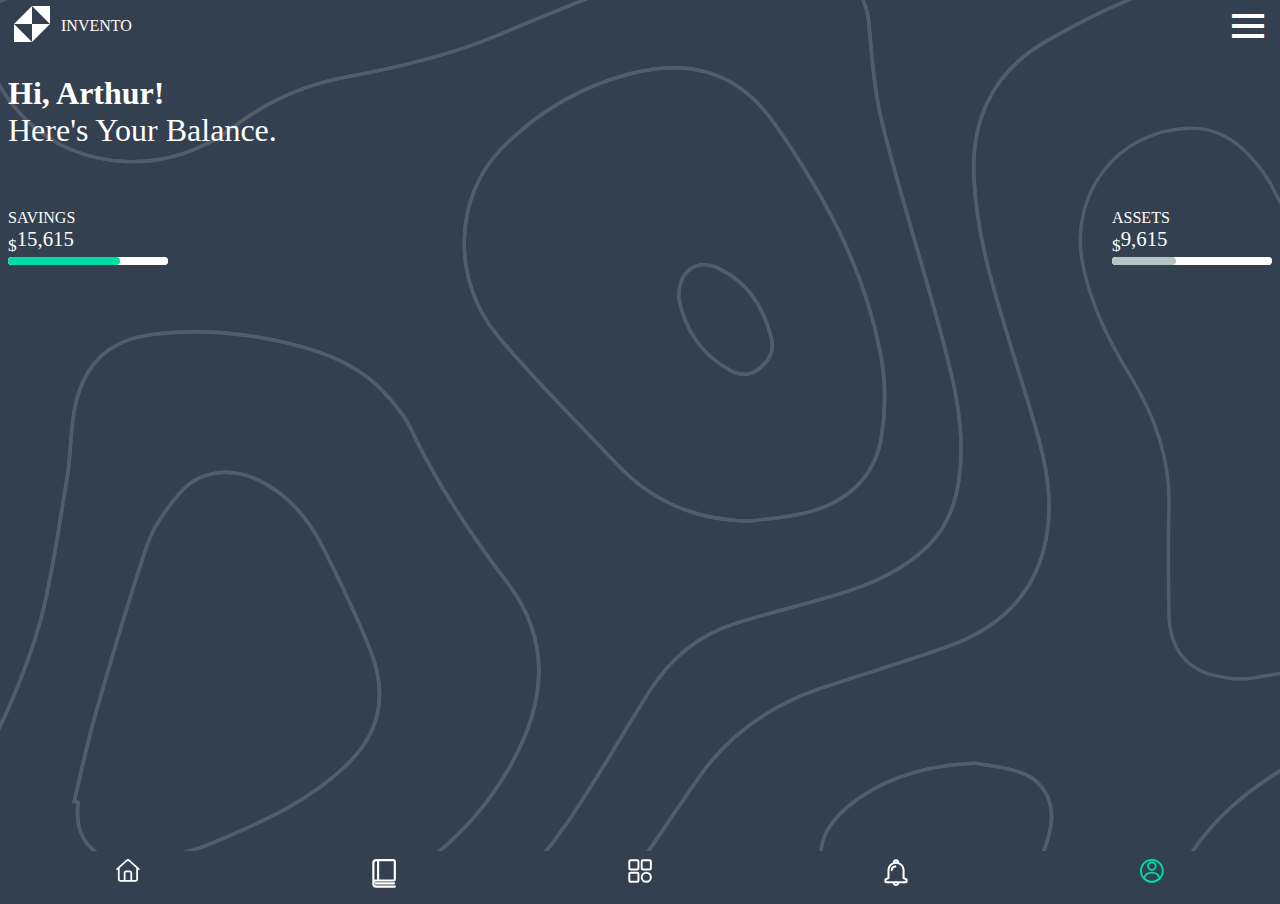
==== index.html @ e3409056 "feat: :sparkles: Teacher progress" ====
<!DOCTYPE html>
<html lang="en">
<head>
    <meta charset="UTF-8">
    <meta name="viewport" content="width=device-width, initial-scale=1.0">
    <title>Document</title>
    <link rel="stylesheet" href="css/style.css">
    <link href='https://unpkg.com/boxicons@2.1.4/css/boxicons.min.css' rel='stylesheet'>
</head>
<body>
    <div class="banner">
        <img src="storage/img/banner.svg" alt="">
    </div>
    <header class="header">
        <div class="header_logo">
            <div class="logo_icono">
                <img src="storage/img/logo.svg" alt="" srcset="">
            </div>
            <div class="logo_titulo">invento</div>
        </div>
        <div class="header_menu">
            <i class='bx bx-menu'></i>
        </div>
    </header>
    <main class="main">
        <section class="main_titulo">
            <article class="titulo_card">
                <h2>Hi, Arthur!</h2>
                <p>here's your balance.</p>
            </article>
            <article class="titulo_balance">
                <div class="balance_one">
                    <small>savings</small>
                    <label for="savings"><sub>$</sub>15,615</label>
                    <progress id="savings" max="100" value="70"></progress>
                </div>
                <div class="balance_two">
                    <small>assets</small>
                    <label for="savings"><sub>$</sub>9,615</label>
                    <progress id="savings" max="100" value="40"></progress>
                </div>
            </article>
        </section>
    </main>
    <footer class="footer">
        <ul>
            <li>
                <a href="#"><img src="storage/img/home.svg"></a>
            </li>
            <li>
                <a href="#"><img src="storage/img/book.svg"></a>
            </li>
            <li>
                <a href="#"><img src="storage/img/opt.svg"></a>
            </li>
            <li>
                <a href="#"><img src="storage/img/bell.svg"></a>
            </li>
            <li>
                <a href="#"><img src="storage/img/profile.svg"></a>
            </li>
        </ul>
    </footer>
</body>
</html>
---- css/style.css ----
@import url(variables.css);

*{
    margin: 0;
    padding: 0;
    box-sizing: border-box;
    font-family: "SF-Pro-Text-Regular";
}

body {
    background: var(--color-primary);
    position: relative;
    width: 100vw;
    height: 100vh;
}
.banner {
    position: absolute;
    width: 100%;
    height: 100%;
}
.banner img {
    width: 100%;
    height: 100%;
    object-fit: cover;
}
.header {
    width: 100%;
    padding: 0 .5em;
    /* height: 60px; */
    /* background: darkgoldenrod; */
    display: flex;
    flex-direction: row;
    justify-content: space-between;
    align-items: center;
    flex-wrap: nowrap;
}
.header_logo {
    /* background: red; */
    display: flex;
    align-items: center;
    gap: 5px;
}
.logo_icono {
    /* background: green; */
}
.logo_icono img {
    width: 3em;
}
.logo_titulo {
    /* background: orange; */
    color: var(--color-ternario);
    font-family: "SF-Pro-Text-Bold";
    text-transform: uppercase;
}
.header_menu {
    /* background: darkblue; */
    height: 100%;
}
.header_menu i{
    font-size: 3em;
    color: var(--color-ternario);
}

.main_titulo {
    /* background: red; */
}
.titulo_card {
    /* background: green; */
    display: flex;
    flex-direction: column;
    height: 120px;
    justify-content: center;
    padding: 0 0.5em;
}
.titulo_card h2,
.titulo_card p {
    font-size: 2em;
    color: var(--color-ternario);
    text-transform: capitalize;
}

.titulo_card h2 {
    font-family: "SF-Pro-Text-Heavy";
}
.titulo_card p {
    font-family: "SF-Pro-Text-Light";
    text-transform: capitalize;
}
.titulo_balance {
    /* background: fuchsia; */
    color: var(--color-ternario);
    display: flex;
    height: 130px;
    justify-content: space-between;
    align-items: center;
    padding: 0 0.5em;
}
.balance_one,
.balance_two {
    display: flex;
    flex-direction: column;
}
.balance_one small,
.balance_two small {
    font-size: 1em;
    text-transform: uppercase;
    font-family: "SF-Pro-Text-Medium";
}

.balance_one label,
.balance_two label {
    font-size: 1.3em;
    font-family: "SF-Pro-Text-Bold";
}



.balance_one progress[value] {
    --color: var(--color-secundary);
    --background: var(--color-ternario);
    background: var(--background);
}

.balance_two progress[value] {
    --color: var(--color-cuarto);
    --background: var(--color-ternario);
    background: var(--background);
}

progress[value] {
    -webkit-appearance: none;
    -moz-appearance: none;
    appearance: none;
    border: none;
    height: .5em;
    border-radius: 10em;
}

.balance_one progress[value]::-webkit-progress-bar,
.balance_two progress[value]::-webkit-progress-bar {
    border-radius: 10em;
    height: .5em;
    background: var(--background);
}

progress[value]::-webkit-progress-value {
    border-radius: 10em;
    background: var(--color);
}

progress[value]::-moz-progress-bar {
    border-radius: 10em;
    background: var(--color);
}

.footer {
    width: 100%;
    background: var(--color-primary);
    position: fixed;
    bottom: 0;
}
.footer ul {
    display: flex;
    justify-content: space-around;
}

.footer ul li {
    list-style: none;
    margin: .5em 0;
}
.footer ul li a img {
    width: 1.5em;
}
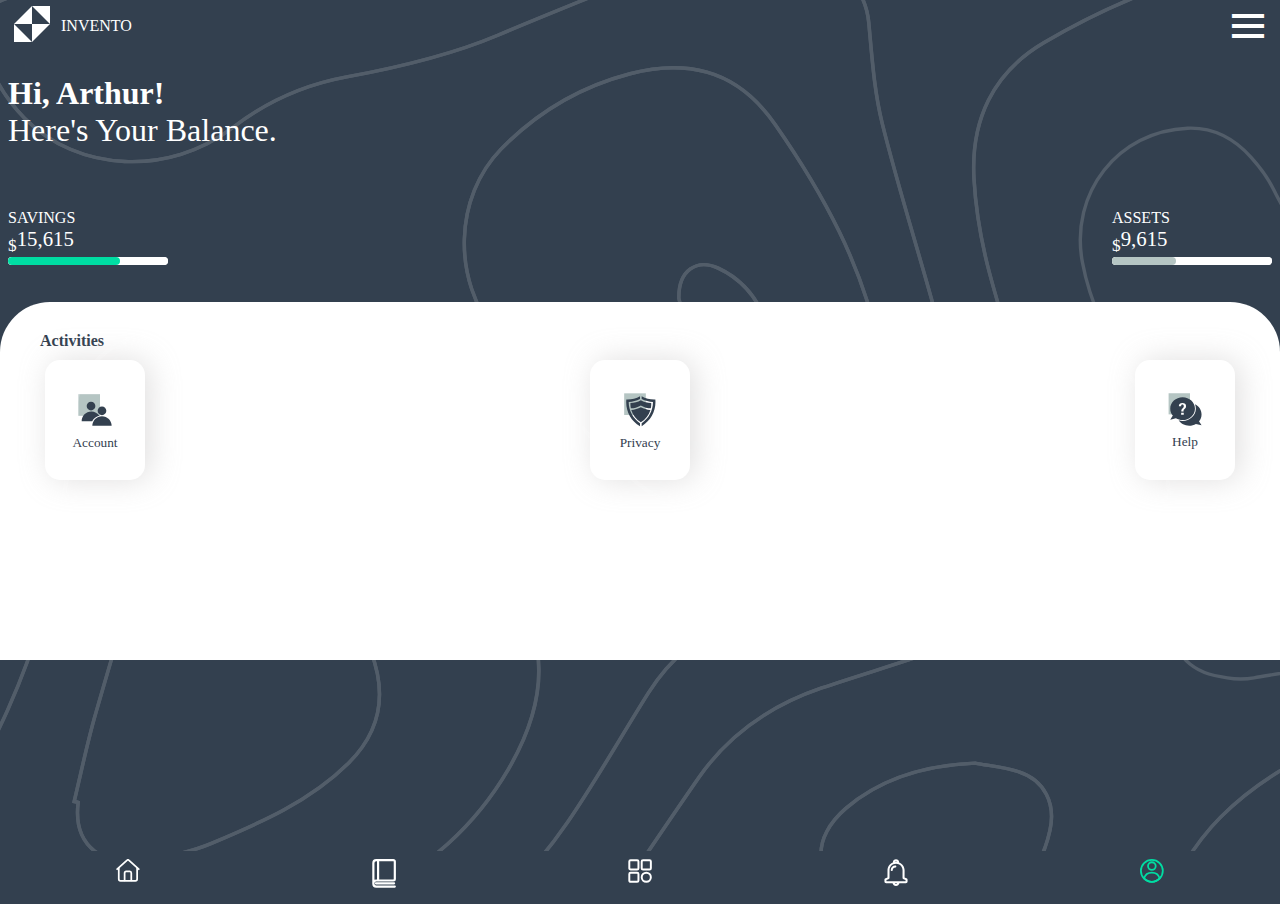
==== commit fbb8ffd2: "feat: :sparkles: White section" ====
--- a/index.html
+++ b/index.html
@@ -41,6 +41,26 @@
                 </div>
             </article>
         </section>
+        <section class="actividades">
+            <h4>activities</h4>
+            <article class="activities">
+                <div class="acnt">
+                    <img src="storage/img/account.svg">
+                    <small>account</small>
+                </div>
+                <div class="prvcy">
+                    <img src="storage/img/privacy.svg">
+                    <small>privacy</small>
+                </div>
+                <div class="hlp">
+                    <img src="storage/img//help.svg">
+                    <small>help</small>
+                </div>
+            </article>
+            <article class="transactions">
+
+            </article>
+        </section>
     </main>
     <footer class="footer">
         <ul>
--- a/css/style.css
+++ b/css/style.css
@@ -60,10 +60,6 @@
     font-size: 3em;
     color: var(--color-ternario);
 }
-
-.main_titulo {
-    /* background: red; */
-}
 .titulo_card {
     /* background: green; */
     display: flex;
@@ -112,9 +108,6 @@
     font-size: 1.3em;
     font-family: "SF-Pro-Text-Bold";
 }
-
-
-
 .balance_one progress[value] {
     --color: var(--color-secundary);
     --background: var(--color-ternario);
@@ -152,6 +145,52 @@
     border-radius: 10em;
     background: var(--color);
 }
+.actividades {
+    background: var(--color-ternario);
+    border-top-right-radius: 50px;
+    border-top-left-radius: 50px;
+    padding: 30px 40px 0px 40px;
+}
+.actividades h4 {
+    padding-bottom: 10px;
+    color: var(--color-primary);
+    font-family: "SF-Pro-Text-Bold";
+    text-transform: capitalize;
+}
+.activities {
+    display: flex;
+    justify-content: space-between;
+    padding-bottom: 15%;
+}
+.acnt,
+.prvcy,
+.hlp {
+    display: flex;
+    flex-direction: column;
+    justify-content: center;
+    align-items: center;
+    background: var(--color-ternario) ;
+    height: max-content;
+    text-align: center;
+    color: var(--color-primary);
+    text-transform: capitalize;
+    font-family: "SF-Pro-Text-Semibold";
+    height: 120px;
+    width: 100px;
+    border-radius: 15px;
+    box-shadow: 5px 0 30px rgba(182, 179, 179, 0.418);
+    margin: 0 5px;
+}
+.acnt img,
+.prvcy img,
+.hlp img {
+    padding-bottom: 5px;
+    width: 40px;
+}
+
+
+
+
 
 .footer {
     width: 100%;
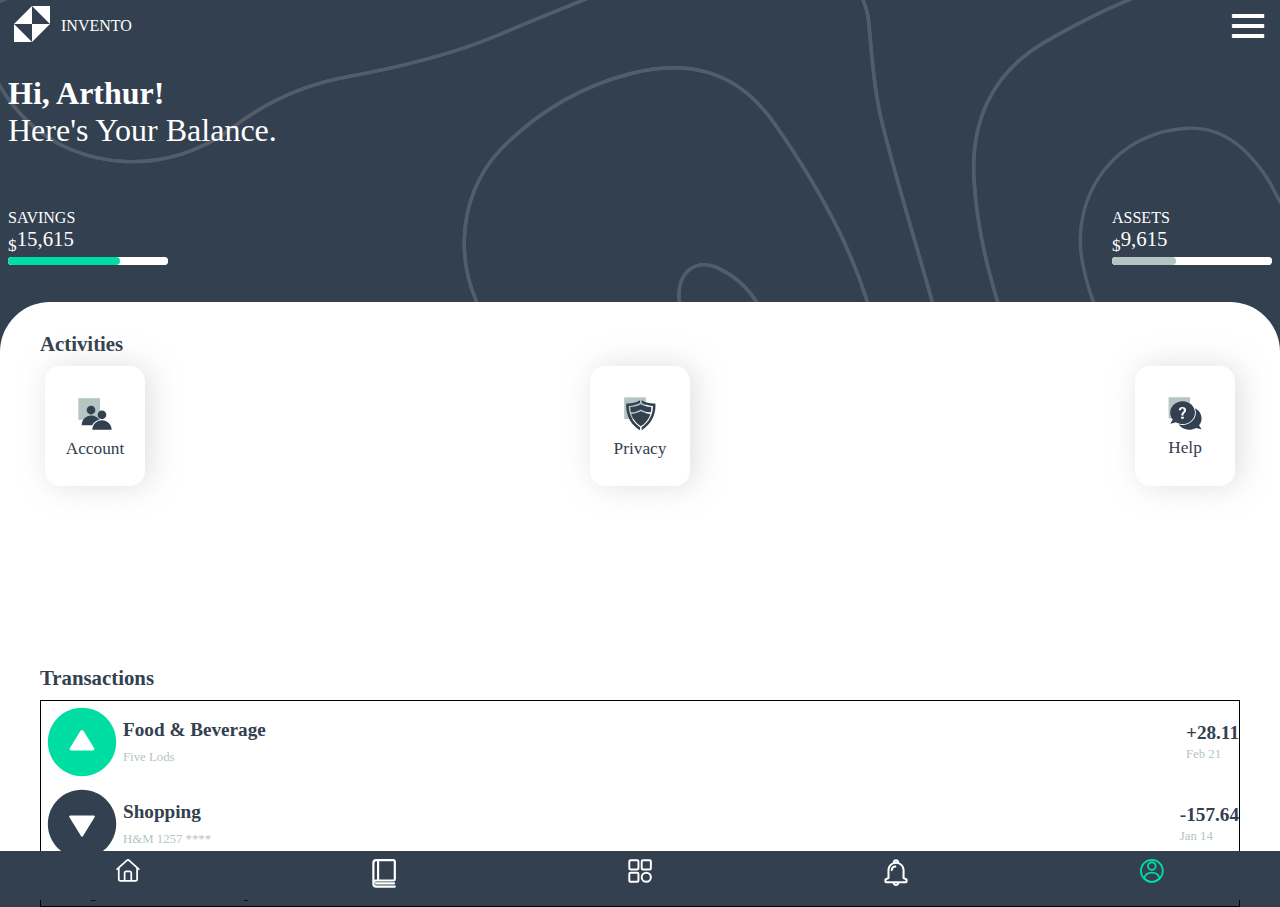
==== commit 56dd6a6e: "feat: :sparkles: Html and Css" ====
--- a/index.html
+++ b/index.html
@@ -57,8 +57,35 @@
                     <small>help</small>
                 </div>
             </article>
+            <h4>transactions</h4>
             <article class="transactions">
-
+                <div class="alza">
+                    <div class="alz-izq-logo">
+                        <img src="storage/img/alza.svg">
+                        <div class="alz-izq">
+                            <h5>food & beverage</h5>
+                            <small>five lods</small>
+                        </div>
+                    </div>
+                    <div class="alz-der">
+                        <h5>+28.11</h5>
+                        <small>feb 21</small>
+                    </div>
+                </div>
+                <div class="baja">
+                    <div class="bja-izq-logo">
+                        <img src="storage/img/baja.svg">
+                        <div class="bja-izq">
+                            <h5>shopping</h5>
+                            <small>h&m 1257 ****</small>
+                        </div>
+                    </div>
+                    <div class="bja-der">
+                        <h5>-157.64</h5>
+                        <small>jan 14</small>
+                    </div>
+                </div>
+                <p>Lorem ipsum dolor sit amet consectetur adipisicing elit. Temporibus velit sint deleniti voluptates sapiente maiores obcaecati officiis minus nisi reprehenderit ad alias ducimus accusamus, unde fugit at nam reiciendis corporis.</p>
             </article>
         </section>
     </main>
--- a/css/style.css
+++ b/css/style.css
@@ -17,6 +17,7 @@
     position: absolute;
     width: 100%;
     height: 100%;
+    z-index: -2;
 }
 .banner img {
     width: 100%;
@@ -150,12 +151,14 @@
     border-top-right-radius: 50px;
     border-top-left-radius: 50px;
     padding: 30px 40px 0px 40px;
+    height: 63vh;
 }
 .actividades h4 {
     padding-bottom: 10px;
     color: var(--color-primary);
     font-family: "SF-Pro-Text-Bold";
     text-transform: capitalize;
+    font-size: 1.3em;
 }
 .activities {
     display: flex;
@@ -180,6 +183,7 @@
     border-radius: 15px;
     box-shadow: 5px 0 30px rgba(182, 179, 179, 0.418);
     margin: 0 5px;
+    font-size: 1.3em;
 }
 .acnt img,
 .prvcy img,
@@ -188,6 +192,64 @@
     width: 40px;
 }
 
+.transactions {
+    overflow: scroll;
+    height: 23vh;
+    border: 1px solid black;
+}
+
+.alza {
+    display: flex;
+    justify-content: space-between;
+    align-items: center;
+}
+.alz-izq-logo {
+    display: flex;
+}
+.alz-izq {
+    display: flex;
+    flex-direction: column;
+    justify-content: center;
+}
+
+.alz-izq h5,
+.alz-der h5,
+.bja-izq h5,
+.bja-der h5{
+    color: var(--color-primary);
+    font-family: "SF-Pro-Text-Bold";
+    text-transform: capitalize;
+    font-size: 1.2em;
+}
+
+.bja-izq small,
+.bja-der small,
+.alz-izq small,
+.alz-der small {
+    color: var(--color-cuarto);
+    text-transform: capitalize;
+    font-family: "SF-Pro-Text-Medium";
+    font-size: .8em;
+    margin-top: 1vh;
+}
+
+.baja {
+    display: flex;
+    justify-content: space-between;
+    align-items: center;
+}
+.bja-izq {
+    display: flex;
+    flex-direction: column;
+    justify-content: center;
+}
+.bja-izq-logo {
+    display: flex;
+}
+
+
+
+
 
 
 
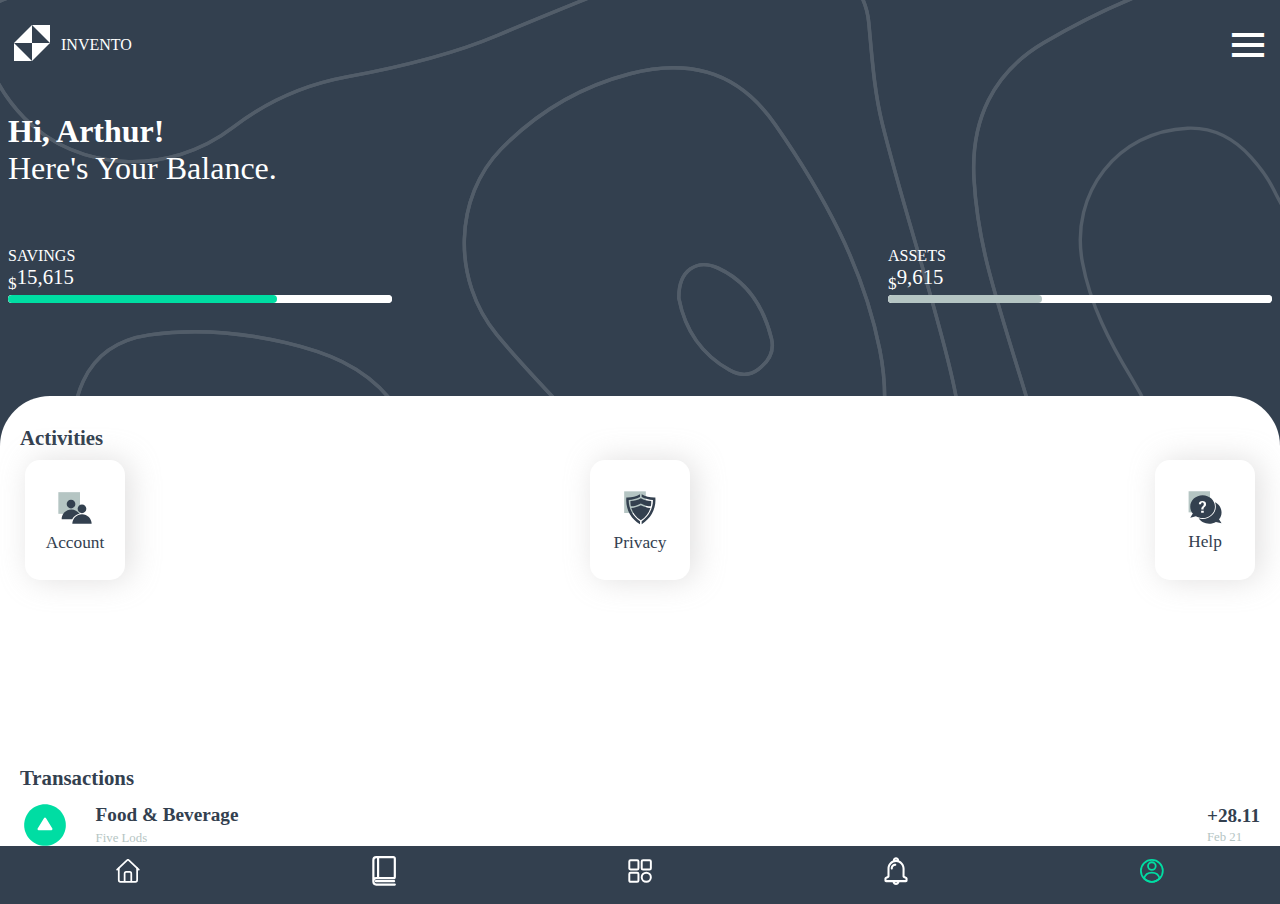
==== commit 7d6e34be: "feat: :sparkles: Final part" ====
--- a/index.html
+++ b/index.html
@@ -85,7 +85,6 @@
                         <small>jan 14</small>
                     </div>
                 </div>
-                <p>Lorem ipsum dolor sit amet consectetur adipisicing elit. Temporibus velit sint deleniti voluptates sapiente maiores obcaecati officiis minus nisi reprehenderit ad alias ducimus accusamus, unde fugit at nam reiciendis corporis.</p>
             </article>
         </section>
     </main>
--- a/css/style.css
+++ b/css/style.css
@@ -34,6 +34,7 @@
     justify-content: space-between;
     align-items: center;
     flex-wrap: nowrap;
+    height:10vh;
 }
 .header_logo {
     /* background: red; */
@@ -41,9 +42,6 @@
     align-items: center;
     gap: 5px;
 }
-.logo_icono {
-    /* background: green; */
-}
 .logo_icono img {
     width: 3em;
 }
@@ -53,13 +51,17 @@
     font-family: "SF-Pro-Text-Bold";
     text-transform: uppercase;
 }
-.header_menu {
-    /* background: darkblue; */
-    height: 100%;
-}
+
 .header_menu i{
     font-size: 3em;
     color: var(--color-ternario);
+}
+.main {
+    position: relative;
+    height: 85vh;
+}
+.main_titulo {
+    height: 40%;
 }
 .titulo_card {
     /* background: green; */
@@ -127,6 +129,7 @@
     appearance: none;
     border: none;
     height: .5em;
+    width: 30vw;
     border-radius: 10em;
 }
 
@@ -147,11 +150,13 @@
     background: var(--color);
 }
 .actividades {
+    overflow: scroll;
+    width: 100%;
     background: var(--color-ternario);
     border-top-right-radius: 50px;
     border-top-left-radius: 50px;
-    padding: 30px 40px 0px 40px;
-    height: 63vh;
+    padding: 30px 20px 10px 20px;
+    height: 60%;
 }
 .actividades h4 {
     padding-bottom: 10px;
@@ -193,9 +198,7 @@
 }
 
 .transactions {
-    overflow: scroll;
-    height: 23vh;
-    border: 1px solid black;
+    height: 40%;
 }
 
 .alza {
@@ -210,6 +213,7 @@
     display: flex;
     flex-direction: column;
     justify-content: center;
+    padding-left: 2vw;
 }
 
 .alz-izq h5,
@@ -230,24 +234,29 @@
     text-transform: capitalize;
     font-family: "SF-Pro-Text-Medium";
     font-size: .8em;
-    margin-top: 1vh;
+    margin-top: .5vh;
 }
 
 .baja {
     display: flex;
     justify-content: space-between;
     align-items: center;
+    margin-top: 5%;
 }
 .bja-izq {
     display: flex;
     flex-direction: column;
     justify-content: center;
+    padding-left: 2vw;
 }
 .bja-izq-logo {
     display: flex;
 }
 
-
+.alz-izq-logo img,
+.bja-izq-logo img {
+    width: 50px;
+}
 
 
 
@@ -259,10 +268,13 @@
     background: var(--color-primary);
     position: fixed;
     bottom: 0;
+    height: 6vh;
 }
 .footer ul {
     display: flex;
     justify-content: space-around;
+    height: 100%;
+    align-items: center;
 }
 
 .footer ul li {
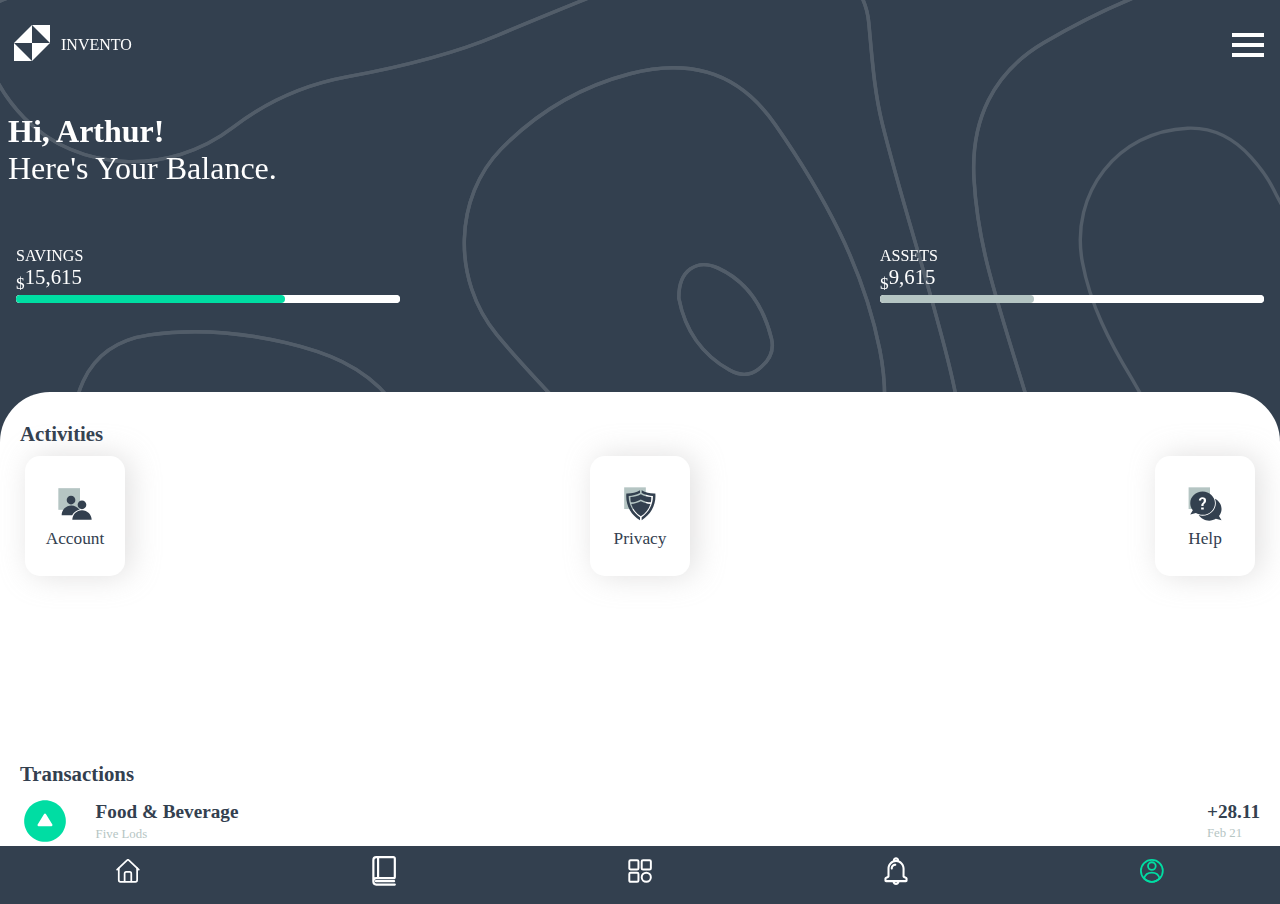
==== commit a95fcfd9: "feat: :sparkles: Third Screen" ====
--- a/index.html
+++ b/index.html
@@ -7,7 +7,7 @@
     <link rel="stylesheet" href="css/style.css">
     <link href='https://unpkg.com/boxicons@2.1.4/css/boxicons.min.css' rel='stylesheet'>
 </head>
-<body>
+<body class="body_1">
     <div class="banner">
         <img src="storage/img/banner.svg" alt="">
     </div>
@@ -94,7 +94,7 @@
                 <a href="#"><img src="storage/img/home.svg"></a>
             </li>
             <li>
-                <a href="#"><img src="storage/img/book.svg"></a>
+                <a href="./views/balance.html"><img src="storage/img/book.svg"></a>
             </li>
             <li>
                 <a href="#"><img src="storage/img/opt.svg"></a>
--- a/css/style.css
+++ b/css/style.css
@@ -7,7 +7,7 @@
     font-family: "SF-Pro-Text-Regular";
 }
 
-body {
+.body_1 {
     background: var(--color-primary);
     position: relative;
     width: 100vw;
@@ -35,6 +35,8 @@
     align-items: center;
     flex-wrap: nowrap;
     height:10vh;
+    position: sticky;
+    top: 0;
 }
 .header_logo {
     /* background: red; */
@@ -58,7 +60,7 @@
 }
 .main {
     position: relative;
-    height: 85vh;
+    height: 84vh;
 }
 .main_titulo {
     height: 40%;
@@ -98,6 +100,7 @@
 .balance_two {
     display: flex;
     flex-direction: column;
+    padding: 0 .5em;
 }
 .balance_one small,
 .balance_two small {
@@ -156,7 +159,7 @@
     border-top-right-radius: 50px;
     border-top-left-radius: 50px;
     padding: 30px 20px 10px 20px;
-    height: 60%;
+    height: 63%;
 }
 .actividades h4 {
     padding-bottom: 10px;
@@ -198,6 +201,7 @@
 }
 
 .transactions {
+    overflow: auto;
     height: 40%;
 }
 
@@ -283,4 +287,11 @@
 }
 .footer ul li a img {
     width: 1.5em;
-}+}
+
+/* Balances page css part */
+
+.body_2 {
+    background: gray;
+}
+
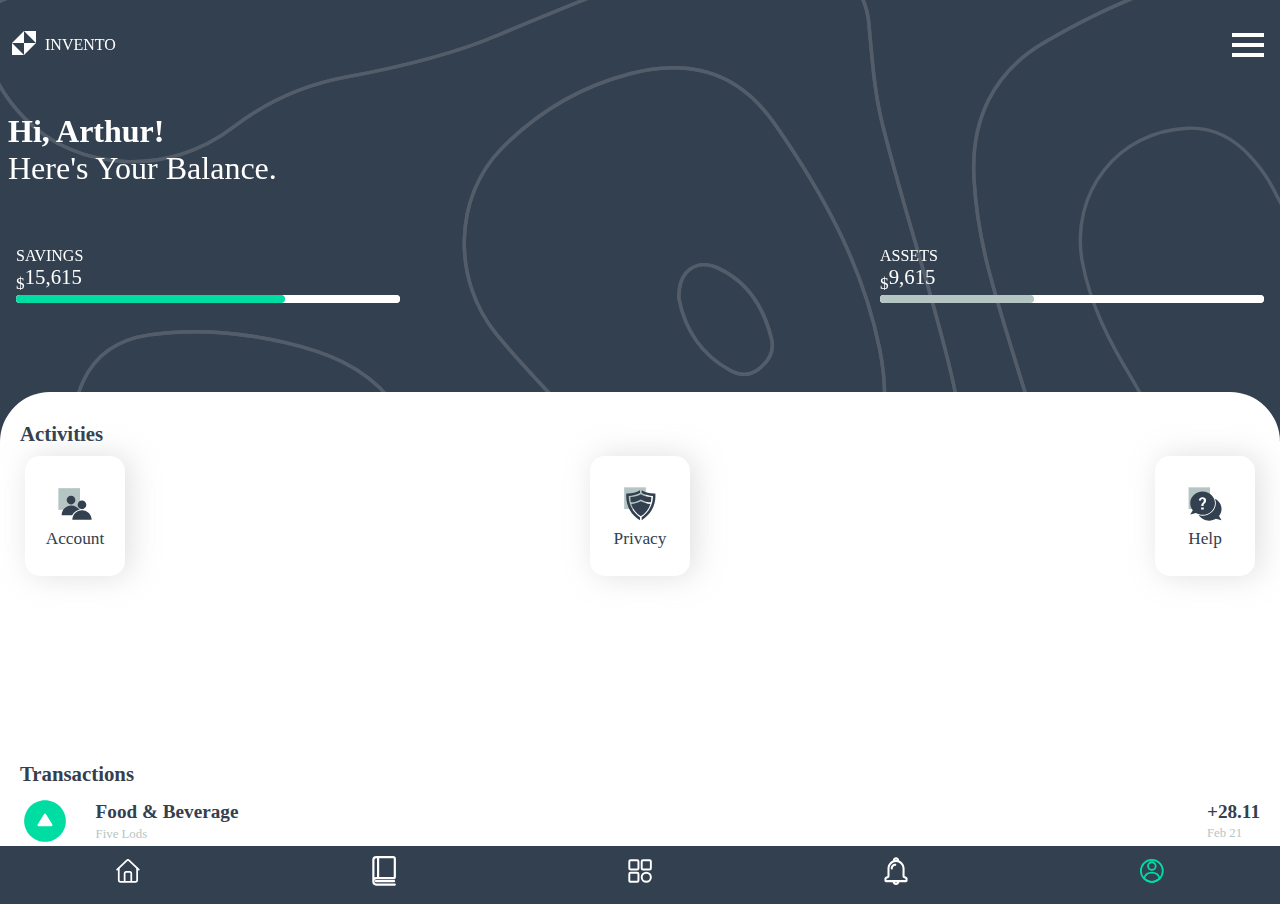
==== commit f874dfea: "feat: :sparkles: Top part" ====
--- a/index.html
+++ b/index.html
@@ -97,7 +97,7 @@
                 <a href="./views/balance.html"><img src="storage/img/book.svg"></a>
             </li>
             <li>
-                <a href="#"><img src="storage/img/opt.svg"></a>
+                <a href="./views/cards.html"><img src="storage/img/opt.svg"></a>
             </li>
             <li>
                 <a href="#"><img src="storage/img/bell.svg"></a>
--- a/css/style.css
+++ b/css/style.css
@@ -45,7 +45,7 @@
     gap: 5px;
 }
 .logo_icono img {
-    width: 3em;
+    width: 2em;
 }
 .logo_titulo {
     /* background: orange; */
@@ -290,8 +290,43 @@
 }
 
 /* Balances page css part */
-
 .body_2 {
-    background: gray;
-}
-
+    background: var(--color-ternario);
+    position: relative;
+}
+.bck-crcl {
+    width: 100%;
+    height: 40vh;
+    position: absolute;
+    display: flex;
+    justify-content: center;
+}
+.crcl-img {
+    width: 100%;
+    height: max-content;
+}
+
+.crcl-img img {
+    width: 100%;
+}
+.grn-crcl {
+    width: 55%;
+    height: 60%;
+    background: var(--color-secundary);
+    position: absolute;
+    border-radius: 50%;
+    bottom: 0;
+    display: flex;
+    flex-direction: column;
+    justify-content: center;
+    align-items: center;
+    font-family: "SF-Pro-Text-Bold";
+    color: var(--color-ternario);
+}
+.grn-crcl h2 {
+    width: 50%;
+    text-align: center;
+    text-transform: capitalize;
+    line-height: 1.3;
+    font-size: 3vh;
+}
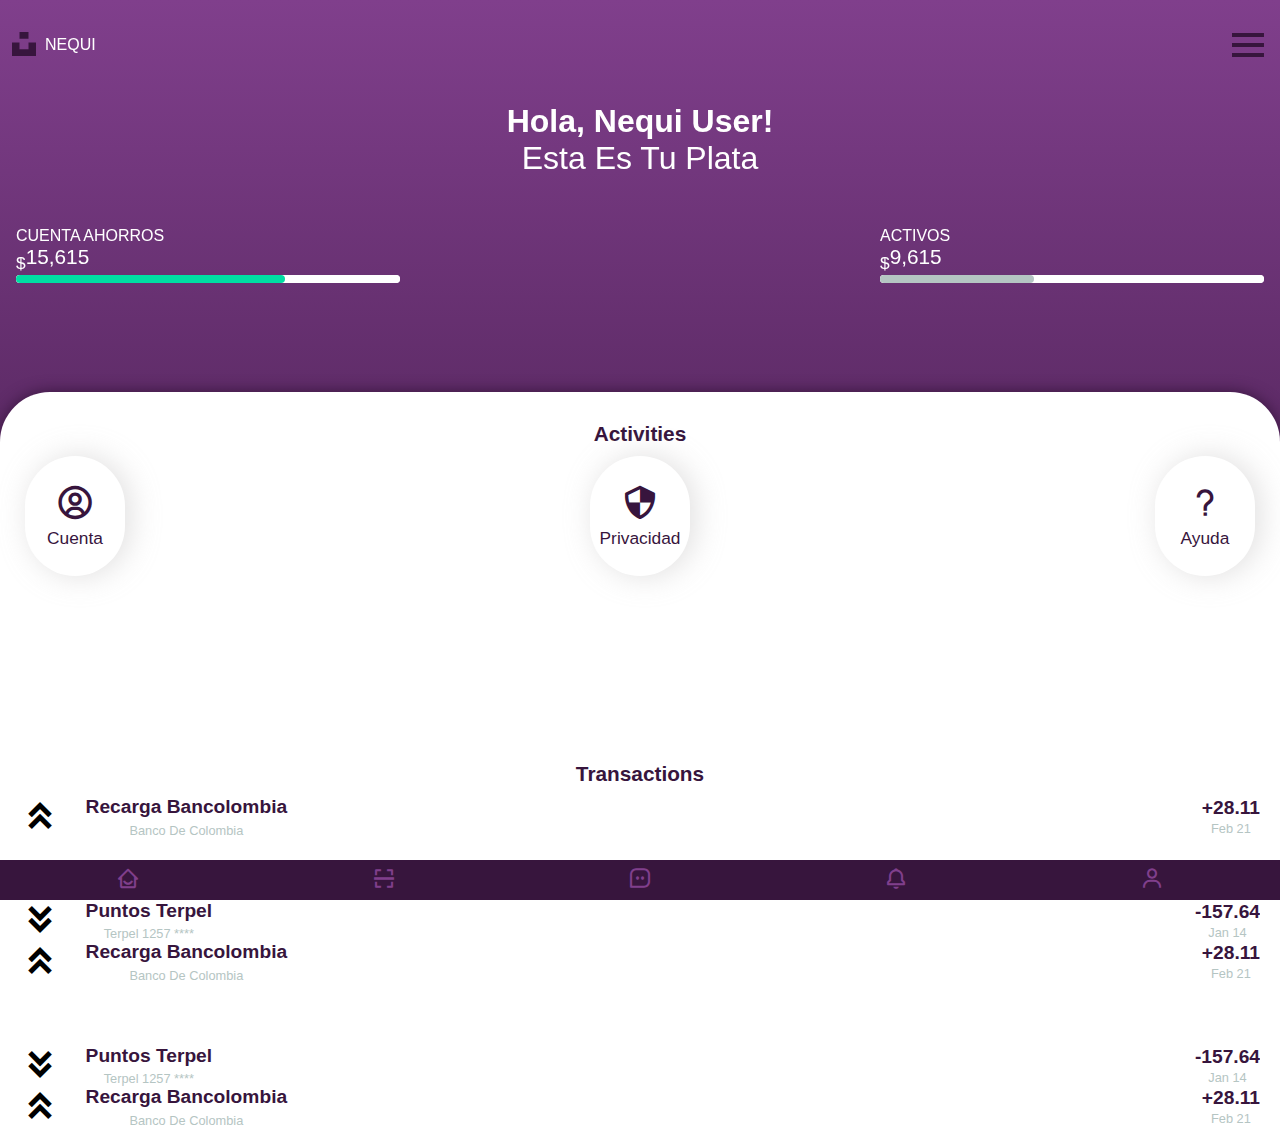
==== commit bc56d71d: "feat: :construction: Colors, icons" ====
--- a/index.html
+++ b/index.html
@@ -8,15 +8,13 @@
     <link href='https://unpkg.com/boxicons@2.1.4/css/boxicons.min.css' rel='stylesheet'>
 </head>
 <body class="body_1">
-    <div class="banner">
-        <img src="storage/img/banner.svg" alt="">
-    </div>
+    <div class="banner"> </div>
     <header class="header">
         <div class="header_logo">
             <div class="logo_icono">
-                <img src="storage/img/logo.svg" alt="" srcset="">
+                <i class='bx bxl-unsplash'></i>
             </div>
-            <div class="logo_titulo">invento</div>
+            <div class="logo_titulo">Nequi</div>
         </div>
         <div class="header_menu">
             <i class='bx bx-menu'></i>
@@ -25,17 +23,17 @@
     <main class="main">
         <section class="main_titulo">
             <article class="titulo_card">
-                <h2>Hi, Arthur!</h2>
-                <p>here's your balance.</p>
+                <h2>Hola, Nequi User!</h2>
+                <p>Esta es tu plata</p>
             </article>
             <article class="titulo_balance">
                 <div class="balance_one">
-                    <small>savings</small>
+                    <small>Cuenta ahorros</small>
                     <label for="savings"><sub>$</sub>15,615</label>
                     <progress id="savings" max="100" value="70"></progress>
                 </div>
                 <div class="balance_two">
-                    <small>assets</small>
+                    <small>activos</small>
                     <label for="savings"><sub>$</sub>9,615</label>
                     <progress id="savings" max="100" value="40"></progress>
                 </div>
@@ -45,39 +43,169 @@
             <h4>activities</h4>
             <article class="activities">
                 <div class="acnt">
-                    <img src="storage/img/account.svg">
-                    <small>account</small>
+                    <i class='bx bx-user-circle' ></i>
+                    <small>cuenta</small>
                 </div>
                 <div class="prvcy">
-                    <img src="storage/img/privacy.svg">
-                    <small>privacy</small>
+                    <i class='bx bx-shield-quarter' ></i>
+                    <small>privacidad</small>
                 </div>
                 <div class="hlp">
-                    <img src="storage/img//help.svg">
-                    <small>help</small>
+                    <i class='bx bx-question-mark' ></i>
+                    <small>ayuda</small>
                 </div>
             </article>
             <h4>transactions</h4>
             <article class="transactions">
                 <div class="alza">
                     <div class="alz-izq-logo">
-                        <img src="storage/img/alza.svg">
-                        <div class="alz-izq">
-                            <h5>food & beverage</h5>
-                            <small>five lods</small>
-                        </div>
-                    </div>
-                    <div class="alz-der">
-                        <h5>+28.11</h5>
-                        <small>feb 21</small>
-                    </div>
-                </div>
-                <div class="baja">
-                    <div class="bja-izq-logo">
-                        <img src="storage/img/baja.svg">
-                        <div class="bja-izq">
-                            <h5>shopping</h5>
-                            <small>h&m 1257 ****</small>
+                        <i class='bx bxs-chevrons-up'></i>
+                        <div class="alz-izq">
+                            <h5>recarga bancolombia</h5>
+                            <small>banco de colombia</small>
+                        </div>
+                    </div>
+                    <div class="alz-der">
+                        <h5>+28.11</h5>
+                        <small>feb 21</small>
+                    </div>
+                </div>
+                <div class="baja">
+                    <div class="bja-izq-logo">
+                        <i class='bx bxs-chevrons-down'></i>
+                        <div class="bja-izq">
+                            <h5>puntos terpel</h5>
+                            <small>terpel 1257 ****</small>
+                        </div>
+                    </div>
+                    <div class="bja-der">
+                        <h5>-157.64</h5>
+                        <small>jan 14</small>
+                    </div>
+                </div>
+                <div class="alza">
+                    <div class="alz-izq-logo">
+                        <i class='bx bxs-chevrons-up'></i>
+                        <div class="alz-izq">
+                            <h5>recarga bancolombia</h5>
+                            <small>banco de colombia</small>
+                        </div>
+                    </div>
+                    <div class="alz-der">
+                        <h5>+28.11</h5>
+                        <small>feb 21</small>
+                    </div>
+                </div>
+                <div class="baja">
+                    <div class="bja-izq-logo">
+                        <i class='bx bxs-chevrons-down'></i>
+                        <div class="bja-izq">
+                            <h5>puntos terpel</h5>
+                            <small>terpel 1257 ****</small>
+                        </div>
+                    </div>
+                    <div class="bja-der">
+                        <h5>-157.64</h5>
+                        <small>jan 14</small>
+                    </div>
+                </div>
+                <div class="alza">
+                    <div class="alz-izq-logo">
+                        <i class='bx bxs-chevrons-up'></i>
+                        <div class="alz-izq">
+                            <h5>recarga bancolombia</h5>
+                            <small>banco de colombia</small>
+                        </div>
+                    </div>
+                    <div class="alz-der">
+                        <h5>+28.11</h5>
+                        <small>feb 21</small>
+                    </div>
+                </div>
+                <div class="baja">
+                    <div class="bja-izq-logo">
+                        <i class='bx bxs-chevrons-down'></i>
+                        <div class="bja-izq">
+                            <h5>puntos terpel</h5>
+                            <small>terpel 1257 ****</small>
+                        </div>
+                    </div>
+                    <div class="bja-der">
+                        <h5>-157.64</h5>
+                        <small>jan 14</small>
+                    </div>
+                </div>
+                <div class="alza">
+                    <div class="alz-izq-logo">
+                        <i class='bx bxs-chevrons-up'></i>
+                        <div class="alz-izq">
+                            <h5>recarga bancolombia</h5>
+                            <small>banco de colombia</small>
+                        </div>
+                    </div>
+                    <div class="alz-der">
+                        <h5>+28.11</h5>
+                        <small>feb 21</small>
+                    </div>
+                </div>
+                <div class="baja">
+                    <div class="bja-izq-logo">
+                        <i class='bx bxs-chevrons-down'></i>
+                        <div class="bja-izq">
+                            <h5>puntos terpel</h5>
+                            <small>terpel 1257 ****</small>
+                        </div>
+                    </div>
+                    <div class="bja-der">
+                        <h5>-157.64</h5>
+                        <small>jan 14</small>
+                    </div>
+                </div>
+                <div class="alza">
+                    <div class="alz-izq-logo">
+                        <i class='bx bxs-chevrons-up'></i>
+                        <div class="alz-izq">
+                            <h5>recarga bancolombia</h5>
+                            <small>banco de colombia</small>
+                        </div>
+                    </div>
+                    <div class="alz-der">
+                        <h5>+28.11</h5>
+                        <small>feb 21</small>
+                    </div>
+                </div>
+                <div class="baja">
+                    <div class="bja-izq-logo">
+                        <i class='bx bxs-chevrons-down'></i>
+                        <div class="bja-izq">
+                            <h5>puntos terpel</h5>
+                            <small>terpel 1257 ****</small>
+                        </div>
+                    </div>
+                    <div class="bja-der">
+                        <h5>-157.64</h5>
+                        <small>jan 14</small>
+                    </div>
+                </div>
+                <div class="alza">
+                    <div class="alz-izq-logo">
+                        <i class='bx bxs-chevrons-up'></i>
+                        <div class="alz-izq">
+                            <h5>recarga bancolombia</h5>
+                            <small>banco de colombia</small>
+                        </div>
+                    </div>
+                    <div class="alz-der">
+                        <h5>+28.11</h5>
+                        <small>feb 21</small>
+                    </div>
+                </div>
+                <div class="baja">
+                    <div class="bja-izq-logo">
+                        <i class='bx bxs-chevrons-down'></i>
+                        <div class="bja-izq">
+                            <h5>puntos terpel</h5>
+                            <small>terpel 1257 ****</small>
                         </div>
                     </div>
                     <div class="bja-der">
@@ -91,19 +219,19 @@
     <footer class="footer">
         <ul>
             <li>
-                <a href="#"><img src="storage/img/home.svg"></a>
-            </li>
-            <li>
-                <a href="./views/balance.html"><img src="storage/img/book.svg"></a>
-            </li>
-            <li>
-                <a href="./views/cards.html"><img src="storage/img/opt.svg"></a>
-            </li>
-            <li>
-                <a href="#"><img src="storage/img/bell.svg"></a>
-            </li>
-            <li>
-                <a href="#"><img src="storage/img/profile.svg"></a>
+                <a href="#"><i class='bx bx-home-smile' ></i></a>
+            </li>
+            <li>
+                <a href="./views/balance.html"><i class='bx bx-scan' ></i></a>
+            </li>
+            <li>
+                <a href="./views/cards.html"><i class='bx bx-message-square-dots' ></i></a>
+            </li>
+            <li>
+                <a href="#"><i class='bx bx-bell' ></i></a>
+            </li>
+            <li>
+                <a href="#"><i class='bx bx-user' ></i></a>
             </li>
         </ul>
     </footer>
--- a/css/style.css
+++ b/css/style.css
@@ -4,25 +4,21 @@
     margin: 0;
     padding: 0;
     box-sizing: border-box;
-    font-family: "SF-Pro-Text-Regular";
+    font-family: "Poppins", sans-serif;
 }
 
 .body_1 {
-    background: var(--color-primary);
+    background: linear-gradient(to top, #37153d, #803f8c);
     position: relative;
     width: 100vw;
-    height: 100vh;
-}
+    height: 100dvh;
+}
+
 .banner {
     position: absolute;
     width: 100%;
     height: 100%;
-    z-index: -2;
-}
-.banner img {
-    width: 100%;
-    height: 100%;
-    object-fit: cover;
+    
 }
 .header {
     width: 100%;
@@ -44,19 +40,20 @@
     align-items: center;
     gap: 5px;
 }
-.logo_icono img {
-    width: 2em;
+.logo_icono i{
+    font-size: 2em;
+    color: #37153d;
 }
 .logo_titulo {
     /* background: orange; */
     color: var(--color-ternario);
-    font-family: "SF-Pro-Text-Bold";
     text-transform: uppercase;
 }
 
 .header_menu i{
     font-size: 3em;
     color: var(--color-ternario);
+    color: #37153d;
 }
 .main {
     position: relative;
@@ -69,7 +66,7 @@
     /* background: green; */
     display: flex;
     flex-direction: column;
-    height: 120px;
+    height: 100px;
     justify-content: center;
     padding: 0 0.5em;
 }
@@ -78,13 +75,10 @@
     font-size: 2em;
     color: var(--color-ternario);
     text-transform: capitalize;
-}
-
-.titulo_card h2 {
-    font-family: "SF-Pro-Text-Heavy";
-}
+    text-align: center;
+}
+
 .titulo_card p {
-    font-family: "SF-Pro-Text-Light";
     text-transform: capitalize;
 }
 .titulo_balance {
@@ -106,13 +100,11 @@
 .balance_two small {
     font-size: 1em;
     text-transform: uppercase;
-    font-family: "SF-Pro-Text-Medium";
 }
 
 .balance_one label,
 .balance_two label {
     font-size: 1.3em;
-    font-family: "SF-Pro-Text-Bold";
 }
 .balance_one progress[value] {
     --color: var(--color-secundary);
@@ -154,17 +146,17 @@
 }
 .actividades {
     overflow: scroll;
-    width: 100%;
     background: var(--color-ternario);
     border-top-right-radius: 50px;
     border-top-left-radius: 50px;
     padding: 30px 20px 10px 20px;
-    height: 63%;
+    height: 100%;
+    box-shadow: 0 0 15px var(--color-primary);
+    text-align: center;
 }
 .actividades h4 {
     padding-bottom: 10px;
     color: var(--color-primary);
-    font-family: "SF-Pro-Text-Bold";
     text-transform: capitalize;
     font-size: 1.3em;
 }
@@ -185,24 +177,23 @@
     text-align: center;
     color: var(--color-primary);
     text-transform: capitalize;
-    font-family: "SF-Pro-Text-Semibold";
     height: 120px;
     width: 100px;
-    border-radius: 15px;
+    border-radius: 99px;
     box-shadow: 5px 0 30px rgba(182, 179, 179, 0.418);
     margin: 0 5px;
     font-size: 1.3em;
 }
-.acnt img,
-.prvcy img,
-.hlp img {
+.acnt i,
+.prvcy i,
+.hlp i {
     padding-bottom: 5px;
-    width: 40px;
+    font-size: 40px;
 }
 
 .transactions {
     overflow: auto;
-    height: 40%;
+    height: 70%;
 }
 
 .alza {
@@ -225,7 +216,6 @@
 .bja-izq h5,
 .bja-der h5{
     color: var(--color-primary);
-    font-family: "SF-Pro-Text-Bold";
     text-transform: capitalize;
     font-size: 1.2em;
 }
@@ -236,7 +226,6 @@
 .alz-der small {
     color: var(--color-cuarto);
     text-transform: capitalize;
-    font-family: "SF-Pro-Text-Medium";
     font-size: .8em;
     margin-top: .5vh;
 }
@@ -257,22 +246,16 @@
     display: flex;
 }
 
-.alz-izq-logo img,
-.bja-izq-logo img {
-    width: 50px;
-}
-
-
-
-
-
-
+.alz-izq-logo i,
+.bja-izq-logo i {
+    font-size: 40px;
+}
 .footer {
     width: 100%;
     background: var(--color-primary);
     position: fixed;
     bottom: 0;
-    height: 6vh;
+    height: 40px;
 }
 .footer ul {
     display: flex;
@@ -285,48 +268,24 @@
     list-style: none;
     margin: .5em 0;
 }
-.footer ul li a img {
-    width: 1.5em;
-}
-
-/* Balances page css part */
-.body_2 {
-    background: var(--color-ternario);
-    position: relative;
-}
-.bck-crcl {
-    width: 100%;
-    height: 40vh;
-    position: absolute;
-    display: flex;
-    justify-content: center;
-}
-.crcl-img {
-    width: 100%;
-    height: max-content;
-}
-
-.crcl-img img {
-    width: 100%;
-}
-.grn-crcl {
-    width: 55%;
-    height: 60%;
-    background: var(--color-secundary);
-    position: absolute;
-    border-radius: 50%;
-    bottom: 0;
-    display: flex;
-    flex-direction: column;
-    justify-content: center;
-    align-items: center;
-    font-family: "SF-Pro-Text-Bold";
-    color: var(--color-ternario);
-}
-.grn-crcl h2 {
-    width: 50%;
-    text-align: center;
-    text-transform: capitalize;
-    line-height: 1.3;
-    font-size: 3vh;
-}
+.footer ul li a i {
+    font-size: 1.5em;
+    color: var(--color-back);
+}
+
+
+@media (height <= 629px) {
+    .titulo_card {
+        height: max-content;
+    }
+    .titulo_card h2, .titulo_card p {
+        font-size: 1.4em;
+        text-align: center;
+    }
+    .titulo_balance {
+        height: max-content;
+        font-size: .7em;
+        justify-content: space-around;
+        text-align: center;
+    }
+}